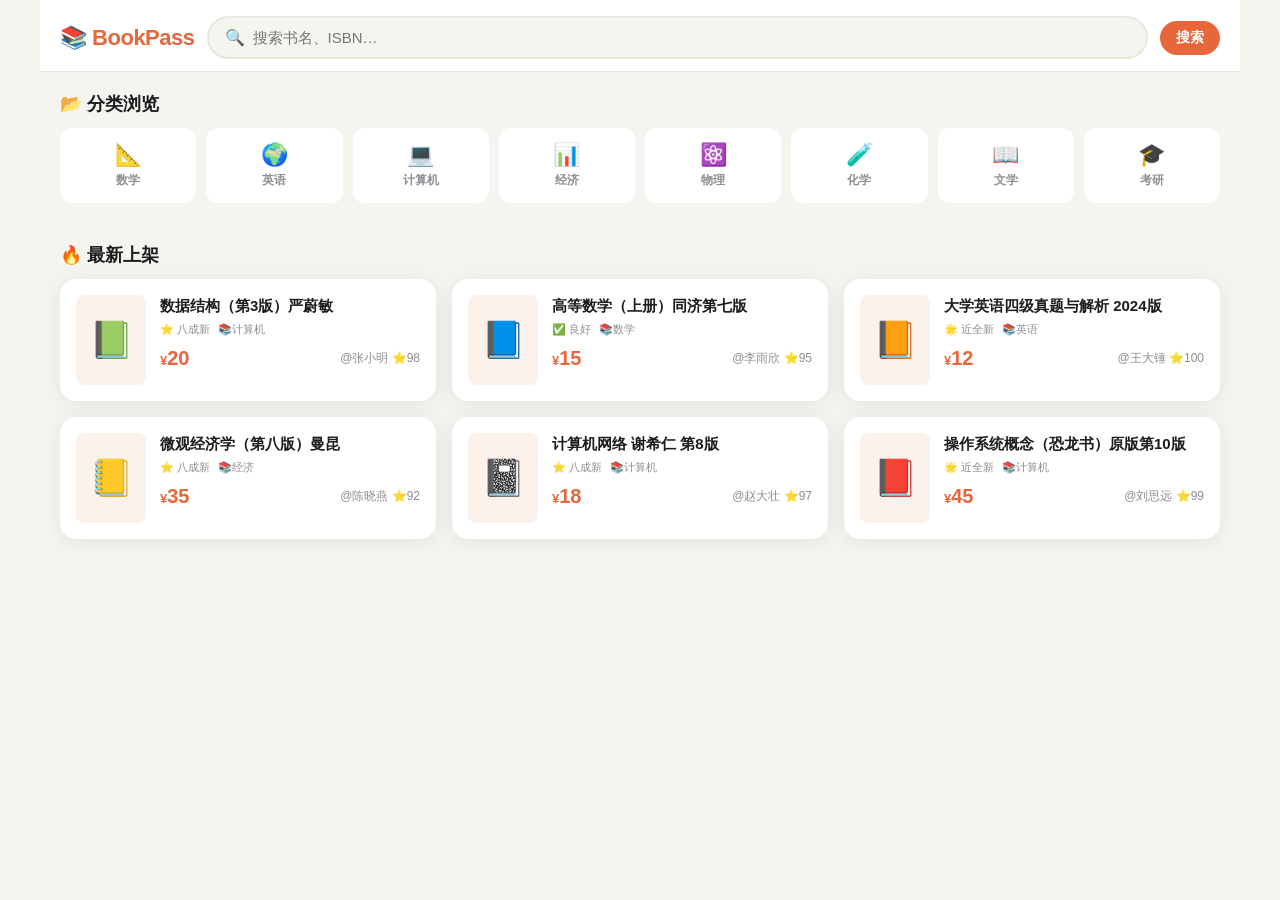
==== index.html @ 4bd2eb27 "Add files via upload" ====
<!DOCTYPE html>
<html lang="zh-CN">
<head>
<meta charset="UTF-8">
<meta name="viewport" content="width=device-width, initial-scale=1.0">
<title>校园二手书 · BookPass</title>
<link rel="stylesheet" type="text/css" href="style.css">
</head>
<body>

<div class="app">
  <div class="page active" id="page-home">
    <div class="navbar">
      <div class="logo">📚 BookPass</div>
      <div class="search-bar" style="flex:1">
        <span>🔍</span>
        <input id="home-search-input" type="text" placeholder="搜索书名、ISBN…" />
      </div>
      <button class="search-btn" onclick="doSearch()">搜索</button>
    </div>

    <div class="section-title">📂 分类浏览</div>
    <div class="category-grid">
      <div class="cat-item" onclick="searchByCategory('数学')">
        <div class="cat-icon">📐</div>
        <div class="cat-name">数学</div>
      </div>
      <div class="cat-item" onclick="searchByCategory('英语')">
        <div class="cat-icon">🌍</div>
        <div class="cat-name">英语</div>
      </div>
      <div class="cat-item" onclick="searchByCategory('计算机')">
        <div class="cat-icon">💻</div>
        <div class="cat-name">计算机</div>
      </div>
      <div class="cat-item" onclick="searchByCategory('经济')">
        <div class="cat-icon">📊</div>
        <div class="cat-name">经济</div>
      </div>
      <div class="cat-item" onclick="searchByCategory('物理')">
        <div class="cat-icon">⚛️</div>
        <div class="cat-name">物理</div>
      </div>
      <div class="cat-item" onclick="searchByCategory('化学')">
        <div class="cat-icon">🧪</div>
        <div class="cat-name">化学</div>
      </div>
      <div class="cat-item" onclick="searchByCategory('文学')">
        <div class="cat-icon">📖</div>
        <div class="cat-name">文学</div>
      </div>
      <div class="cat-item" onclick="searchByCategory('考研')">
        <div class="cat-icon">🎓</div>
        <div class="cat-name">考研</div>
      </div>
    </div>

    <!-- 最新上架 -->
    <div class="section-title">🔥 最新上架</div>
    <div class="book-list" id="home-book-list">
      <!-- 由 JavaScript 动态填充 -->
    </div>
  </div>

  <div class="page" id="page-search">

    <div class="navbar">
      <button class="nav-back" onclick="showPage('page-home')">←</button>
      <div class="search-bar" style="flex:1">
        <span>🔍</span>
        <input id="search-input" type="text" placeholder="搜索书名…" />
      </div>
      <button class="search-btn" onclick="doSearchFromPage()">搜索</button>
    </div>

    <!-- 筛选条件 -->
    <div class="filter-bar">
      <div class="filter-chip active" onclick="applyFilter(this,'all')">全部</div>
      <div class="filter-chip" onclick="applyFilter(this,'cheap')">¥30以下</div>
      <div class="filter-chip" onclick="applyFilter(this,'good')">九成新↑</div>
      <div class="filter-chip" onclick="applyFilter(this,'new')">最新上架</div>
      <div class="filter-chip" onclick="applyFilter(this,'credit')">高信用卖家</div>
    </div>

    <!-- 结果列表 -->
    <div id="result-count" style="padding:0 20px 8px;font-size:13px;color:#8E8E93"></div>
    <div class="book-list" id="search-book-list"></div>
  </div>


  <!-- ==========================================
       书籍详情页 (page-detail)
       ========================================== -->
  <div class="page" id="page-detail">

    <div class="navbar">
      <button class="nav-back" onclick="closeModal()">
        <img src="documents/返回.png" style="border-radius: 50%;width: 90%;height: 90%;">
      </button>
      <div class="nav-title">书籍详情</div>
    </div>

    <!-- 封面大图 -->
    <div class="detail-cover" id="detail-cover">📗</div>

    <div class="detail-body">

      <!-- 价格（最显眼，放最前面） -->
      <div class="detail-price"><span>¥</span><span id="detail-price"></span></div>

      <!-- 书名 -->
      <div class="detail-title" id="detail-title"></div>

      <!-- 成色 -->
      <div class="detail-condition" id="detail-condition"></div>

      <!-- 卖家描述 -->
      <div class="detail-desc" id="detail-desc"></div>

      <!-- 卖家信息卡片 -->
      <div class="seller-card">
        <div class="seller-avatar" id="seller-avatar"></div>
        <div>
          <div class="seller-name" id="seller-name"></div>
          <div class="seller-credit" id="seller-credit"></div>
        </div>
      </div>

    </div>

    <!-- 底部购买按钮（固定） -->
    <div class="buy-bar">
      <button class="buy-btn" onclick="buyBook()">📩 我要买这本书</button>
    </div>

  </div>

</div><!-- end .app -->

<div class="modal-overlay" id="success-modal">
  <div class="modal">
    <div class="modal-icon">🎉</div>
    <div class="modal-title">下单成功！</div>
    <div class="modal-desc">
      已通知卖家，请等待对方确认。<br>
      确认后系统会展示卖家联系方式，<br>
      然后约好时间地点线下交接就好啦～
    </div>
    <button class="modal-btn" onclick="closeModal()">好的，我知道了</button>
  </div>
</div>
<script src="booksData.js"></script>
<script src="oldbooks.js"></script>
</body>
</html>
---- style.css ----
:root {
  --primary: #E8673A;
  --primary-light: #FDF1EC;
  --dark: #1C1C1E;
  --gray: #8E8E93;
  --bg: #F5F5F0;
  --card-bg: #FFFFFF;
  --border: #E8E8E0;
  --radius: 16px;
  --shadow: 0 2px 20px rgba(0,0,0,0.08);
}

/* 重置和基础样式 */
* { box-sizing: border-box; margin: 0; padding: 0; }

body {
  font-family: 'PingFang SC', 'Microsoft YaHei', sans-serif;
  background: var(--bg);
  color: var(--dark);
  min-height: 100vh;
  display: flex;
  justify-content: center;
  padding: 0 10px;
}

/* 响应式容器：手机占满宽度，电脑限制最大宽度并居中 */
.app {
  width: 100%;
  max-width: 1200px;
  min-height: 100vh;
  background: var(--bg);
  position: relative;
  overflow: hidden;
}

/* 页面切换 */
.page {
  display: none;
  flex-direction: column;
  min-height: 100vh;
  animation: slideIn 0.25s ease;
}
.page.active { display: flex; }

@keyframes slideIn {
  from { opacity: 0; transform: translateX(20px); }
  to   { opacity: 1; transform: translateX(0); }
}

/* 顶部导航栏 */
.navbar {
  padding: 16px 20px 12px;
  background: var(--card-bg);
  display: flex;
  align-items: center;
  gap: 12px;
  position: sticky;
  top: 0;
  z-index: 100;
  border-bottom: 1px solid var(--border);
}

.nav-back {
  width: 36px;
  height: 36px;
  border-radius: 50%;
  background: var(--bg);
  border: none;
  cursor: pointer;
  font-size: 18px;
  display: flex;
  align-items: center;
  justify-content: center;
}

.nav-title {
  font-size: 17px;
  font-weight: 700;
}

.logo {
  font-size: 22px;
  font-weight: 900;
  color: var(--primary);
  letter-spacing: -0.5px;
}

/* 搜索框 */
.search-bar {
  display: flex;
  align-items: center;
  background: var(--bg);
  border: 2px solid var(--border);
  border-radius: 100px;
  padding: 10px 16px;
  gap: 8px;
  flex: 1;
  transition: border-color 0.2s;
}
.search-bar:focus-within { border-color: var(--primary); }

.search-bar input {
  border: none;
  background: transparent;
  font-size: 15px;
  flex: 1;
  outline: none;
  color: var(--dark);
}

.search-btn {
  background: var(--primary);
  color: white;
  border: none;
  border-radius: 100px;
  padding: 8px 16px;
  font-size: 14px;
  font-weight: 600;
  cursor: pointer;
  white-space: nowrap;
}

/* 首页分类标签 */
.section-title {
  font-size: 18px;
  font-weight: 800;
  padding: 20px 20px 12px;
}

.category-grid {
  display: grid;
  grid-template-columns: repeat(auto-fit, minmax(80px, 1fr));
  gap: 10px;
  padding: 0 20px 20px;
}

.cat-item {
  background: var(--card-bg);
  border-radius: 12px;
  padding: 12px 8px;
  text-align: center;
  cursor: pointer;
  border: 2px solid transparent;
  transition: all 0.15s;
}
.cat-item:hover {
  border-color: var(--primary);
  background: var(--primary-light);
}

.cat-icon { font-size: 22px; margin-bottom: 4px; }
.cat-name { font-size: 12px; color: var(--gray); font-weight: 600; }

/* 书籍列表：响应式布局（手机单列，电脑多列） */
.book-list {
  padding: 0 20px;
  display: grid;
  grid-template-columns: repeat(auto-fit, minmax(280px, 1fr));
  gap: 16px;
  padding-bottom: 100px;
}

/* 书籍卡片 */
.book-card {
  background: var(--card-bg);
  border-radius: var(--radius);
  padding: 16px;
  display: flex;
  gap: 14px;
  cursor: pointer;
  box-shadow: var(--shadow);
  transition: transform 0.15s, box-shadow 0.15s;
  height: 100%;
}
.book-card:hover {
  transform: translateY(-2px);
  box-shadow: 0 6px 30px rgba(0,0,0,0.12);
}

.book-cover {
  width: 70px;
  height: 90px;
  border-radius: 8px;
  flex-shrink: 0;
  display: flex;
  align-items: center;
  justify-content: center;
  font-size: 28px;
  background: var(--primary-light);
}

.book-info { flex: 1; }

.book-title {
  font-size: 15px;
  font-weight: 700;
  line-height: 1.4;
  margin-bottom: 6px;
  display: -webkit-box;
  line-clamp: 2;
  -webkit-box-orient: vertical;
  overflow: hidden;
}

.book-meta {
  display: flex;
  align-items: center;
  gap: 8px;
  margin-bottom: 10px;
}

.condition-badge {
  font-size: 11px;
  color: var(--gray);
}

.book-footer {
  display: flex;
  align-items: center;
  justify-content: space-between;
}

.book-price {
  font-size: 20px;
  font-weight: 900;
  color: var(--primary);
}
.book-price span { font-size: 13px; }

.seller-info { font-size: 12px; color: var(--gray); }

/* 筛选栏 */
.filter-bar {
  display: flex;
  gap: 8px;
  padding: 12px 20px;
  overflow-x: auto;
  scrollbar-width: none;
}
.filter-bar::-webkit-scrollbar { display: none; }

.filter-chip {
  padding: 6px 14px;
  border-radius: 100px;
  border: 1.5px solid var(--border);
  font-size: 13px;
  white-space: nowrap;
  cursor: pointer;
  background: var(--card-bg);
  font-weight: 600;
  transition: all 0.15s;
}
.filter-chip.active {
  background: var(--primary);
  border-color: var(--primary);
  color: white;
}

/* 详情页 */
.detail-container {
  display: grid;
  grid-template-columns: 1fr 1fr;
  gap: 20px;
  align-items: center;
}

.detail-cover {
  width: 100%;
  height: 300px;
  background: var(--primary-light);
  display: flex;
  align-items: center;
  justify-content: center;
  font-size: 100px;
  border-radius: var(--radius);
}

.detail-body {
  padding: 24px 20px;
  flex: 1;
}

.detail-price {
  font-size: 32px;
  font-weight: 900;
  color: var(--primary);
  margin-bottom: 8px;
}

.detail-title {
  font-size: 20px;
  font-weight: 800;
  line-height: 1.4;
  margin-bottom: 16px;
}

.detail-condition {
  background: var(--primary-light);
  color: var(--primary);
  border-radius: 8px;
  padding: 10px 14px;
  font-size: 14px;
  font-weight: 600;
  margin-bottom: 16px;
  display: flex;
  align-items: center;
  gap: 6px;
}

.detail-desc {
  padding: 14px;
  background: var(--bg);
  border-radius: 10px;
  font-size: 14px;
  line-height: 1.6;
  color: var(--gray);
  margin-bottom: 20px;
}

.seller-card {
  display: flex;
  align-items: center;
  gap: 12px;
  padding: 14px;
  background: var(--card-bg);
  border-radius: 12px;
  box-shadow: var(--shadow);
}

.seller-avatar {
  width: 44px;
  height: 44px;
  border-radius: 50%;
  background: var(--primary);
  display: flex;
  align-items: center;
  justify-content: center;
  color: white;
  font-weight: 700;
  font-size: 18px;
}

.seller-name { font-weight: 700; font-size: 15px; }
.seller-credit {
  font-size: 12px;
  color: #34C759;
  font-weight: 600;
}

/* 底部购买按钮 */
.buy-bar {
  position: sticky;
  bottom: 0;
  padding: 16px 20px;
  background: var(--card-bg);
  border-top: 1px solid var(--border);
}

.buy-btn {
  width: 100%;
  padding: 16px;
  background: var(--primary);
  color: white;
  border: none;
  border-radius: 100px;
  font-size: 17px;
  font-weight: 800;
  cursor: pointer;
  transition: transform 0.1s, background 0.2s;
  letter-spacing: 1px;
}
.buy-btn:hover  { background: #D4572E; }
.buy-btn:active { transform: scale(0.97); }

/* 成功弹窗 */
.modal-overlay {
  position: fixed;
  inset: 0;
  background: rgba(0,0,0,0.5);
  display: none;
  align-items: flex-end;
  justify-content: center;
  z-index: 999;
}
.modal-overlay.show { display: flex; animation: fadeIn 0.2s ease; }

@keyframes fadeIn { from { opacity: 0; } to { opacity: 1; } }

.modal {
  background: var(--card-bg);
  border-radius: 24px 24px 0 0;
  padding: 32px 24px 48px;
  width: 100%;
  max-width: 400px;
  text-align: center;
  animation: slideUp 0.3s ease;
}

@keyframes slideUp {
  from { transform: translateY(100%); }
  to   { transform: translateY(0); }
}

.modal-icon { font-size: 60px; margin-bottom: 16px; }
.modal-title { font-size: 22px; font-weight: 900; margin-bottom: 8px; }
.modal-desc { font-size: 14px; color: var(--gray); line-height: 1.6; }
.modal-btn {
  margin-top: 24px;
  width: 100%;
  padding: 14px;
  background: var(--primary);
  color: white;
  border: none;
  border-radius: 100px;
  font-size: 16px;
  font-weight: 700;
  cursor: pointer;
}

/* 移动端适配（屏幕<768px） */
@media (max-width: 767px) {
  .detail-container {
    grid-template-columns: 1fr;
  }
  .detail-cover {
    height: 260px;
    font-size: 80px;
  }
  .book-list {
    grid-template-columns: 1fr;
  }
  .category-grid {
    grid-template-columns: repeat(4, 1fr);
  }
}
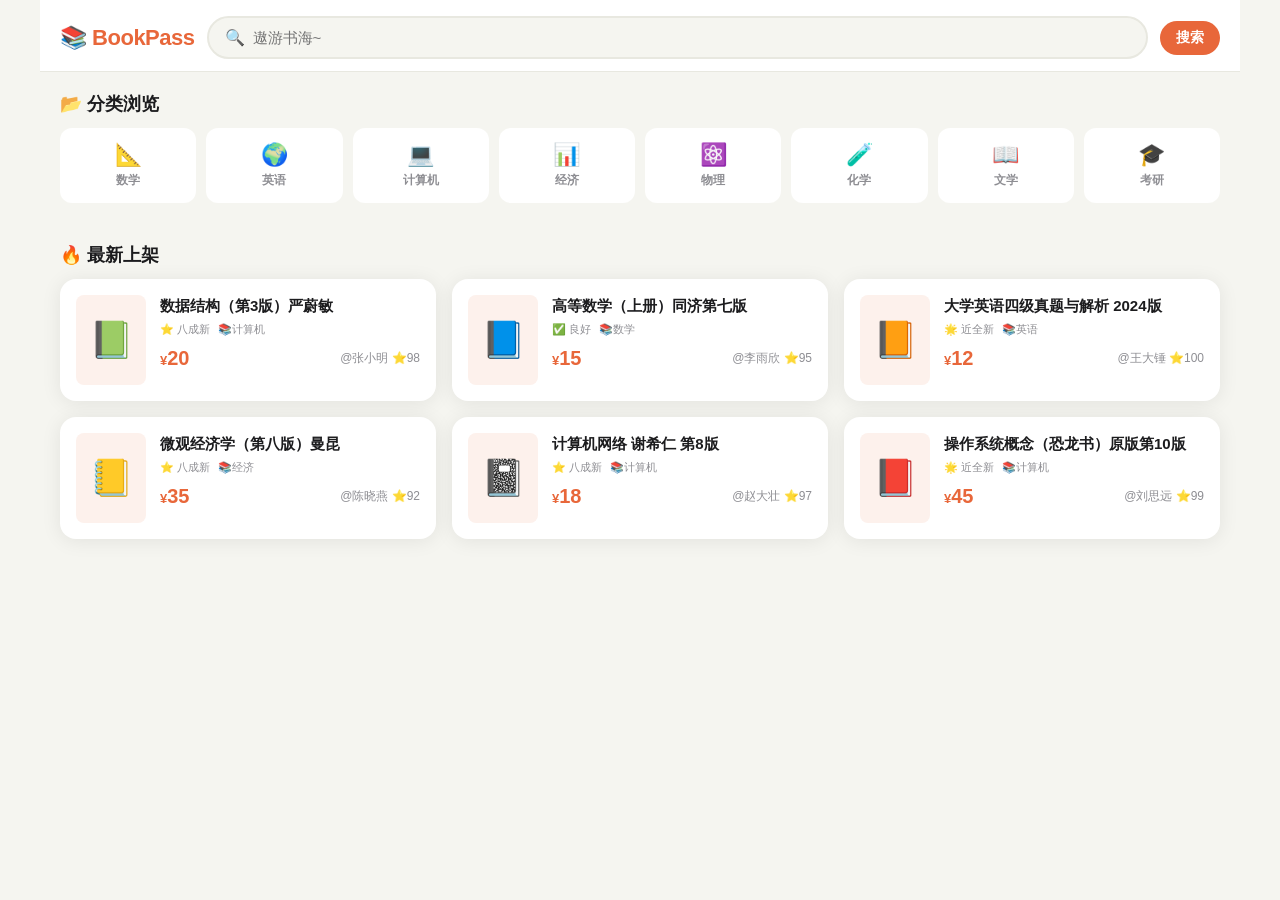
==== commit ec2f6512: "Add files via upload" ====
--- a/index.html
+++ b/index.html
@@ -14,7 +14,7 @@
       <div class="logo">📚 BookPass</div>
       <div class="search-bar" style="flex:1">
         <span>🔍</span>
-        <input id="home-search-input" type="text" placeholder="搜索书名、ISBN…" />
+        <input id="home-search-input" type="text" placeholder="遨游书海~" />
       </div>
       <button class="search-btn" onclick="doSearch()">搜索</button>
     </div>
@@ -65,7 +65,9 @@
   <div class="page" id="page-search">
 
     <div class="navbar">
-      <button class="nav-back" onclick="showPage('page-home')">←</button>
+      <button class="nav-back" onclick="showPage('page-home')">
+        <img src="documents/返回.png" style="border-radius: 50%;width: 90%;height: 90%;">
+      </button>
       <div class="search-bar" style="flex:1">
         <span>🔍</span>
         <input id="search-input" type="text" placeholder="搜索书名…" />
--- a/style.css
+++ b/style.css
@@ -95,6 +95,7 @@
   padding: 10px 16px;
   gap: 8px;
   flex: 1;
+  max-width: calc(100% - 200px);
   transition: border-color 0.2s;
 }
 .search-bar:focus-within { border-color: var(--primary); }
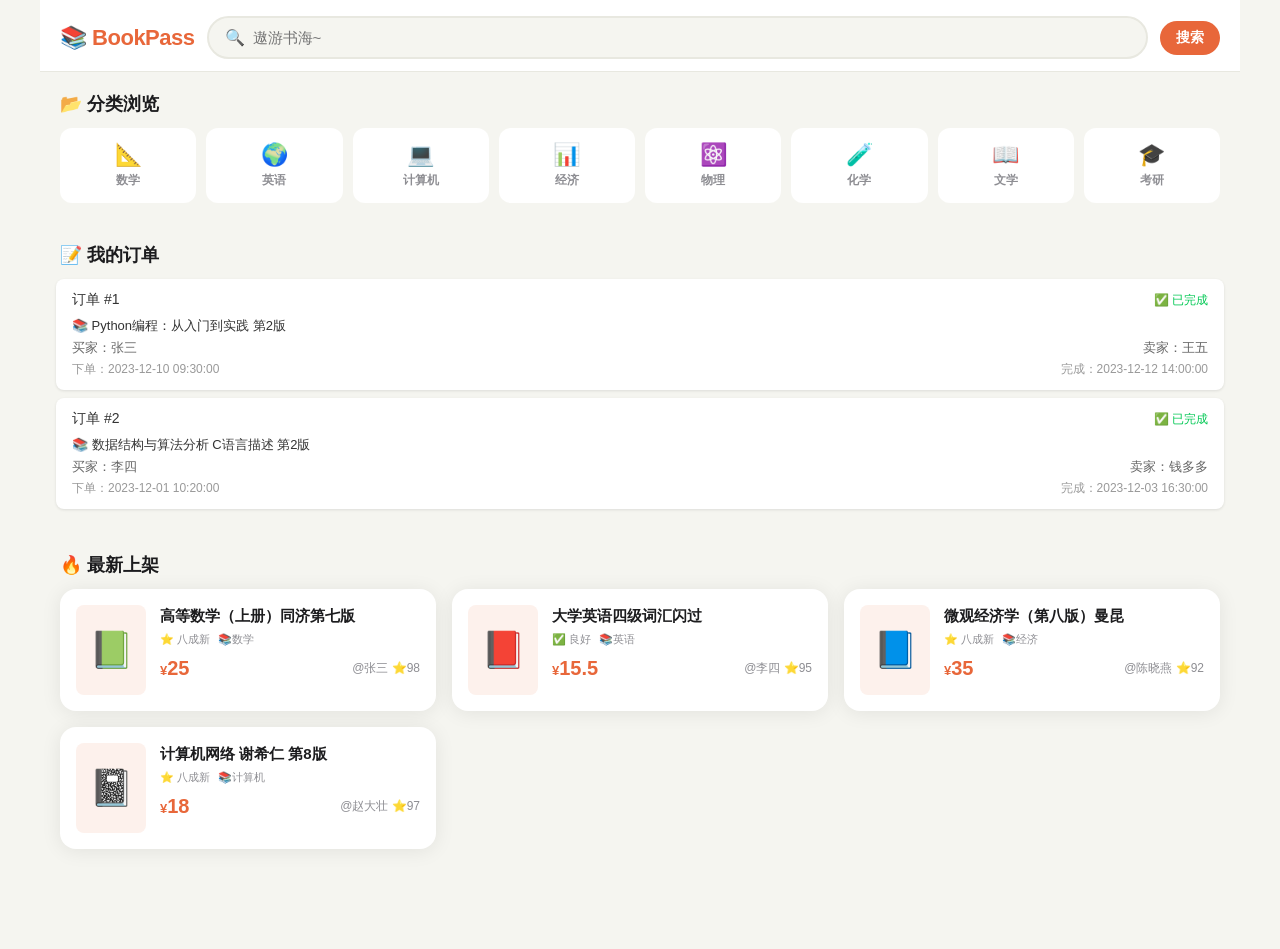
==== commit 21570391: "Add files via upload" ====
--- a/index.html
+++ b/index.html
@@ -54,6 +54,9 @@
         <div class="cat-name">考研</div>
       </div>
     </div>
+
+    <div class="section-title" onclick="window.location.href='orders.html'">📝 我的订单</div>
+    <div class="order-list" id="finished-order-list" onclick="window.location.href='orders.html'"></div>
 
     <!-- 最新上架 -->
     <div class="section-title">🔥 最新上架</div>
@@ -151,7 +154,9 @@
     <button class="modal-btn" onclick="closeModal()">好的，我知道了</button>
   </div>
 </div>
-<script src="booksData.js"></script>
+<script src="Data/usersData.js"></script>
+<script src="Data/booksData.js"></script>
+<script src="Data/ordersData.js"></script>
 <script src="oldbooks.js"></script>
 </body>
 </html>
--- a/style.css
+++ b/style.css
@@ -433,4 +433,70 @@
   .category-grid {
     grid-template-columns: repeat(4, 1fr);
   }
+}
+
+/* 订单列表容器 */
+.order-list {
+  padding: 0 16px 16px;
+}
+
+/* 订单卡片 */
+.order-card {
+  background: #fff;
+  border-radius: 8px;
+  padding: 12px 16px;
+  margin-bottom: 8px;
+  box-shadow: 0 1px 3px rgba(0,0,0,0.1);
+}
+
+/* 订单头部（ID + 状态） */
+.order-header {
+  display: flex;
+  justify-content: space-between;
+  align-items: center;
+  margin-bottom: 8px;
+}
+
+.order-id {
+  font-size: 14px;
+  color: #333;
+  font-weight: 500;
+}
+
+.order-status {
+  font-size: 12px;
+  color: #00c853;
+}
+
+/* 订单内容 */
+.order-body {
+  font-size: 13px;
+  color: #666;
+}
+
+.order-book {
+  margin-bottom: 4px;
+  font-weight: 500;
+  color: #333;
+}
+
+.order-participants {
+  display: flex;
+  justify-content: space-between;
+  margin-bottom: 4px;
+}
+
+.order-time {
+  display: flex;
+  justify-content: space-between;
+  color: #999;
+  font-size: 12px;
+}
+
+/* 无订单提示 */
+.no-order {
+  text-align: center;
+  padding: 16px;
+  color: #999;
+  font-size: 14px;
 }
